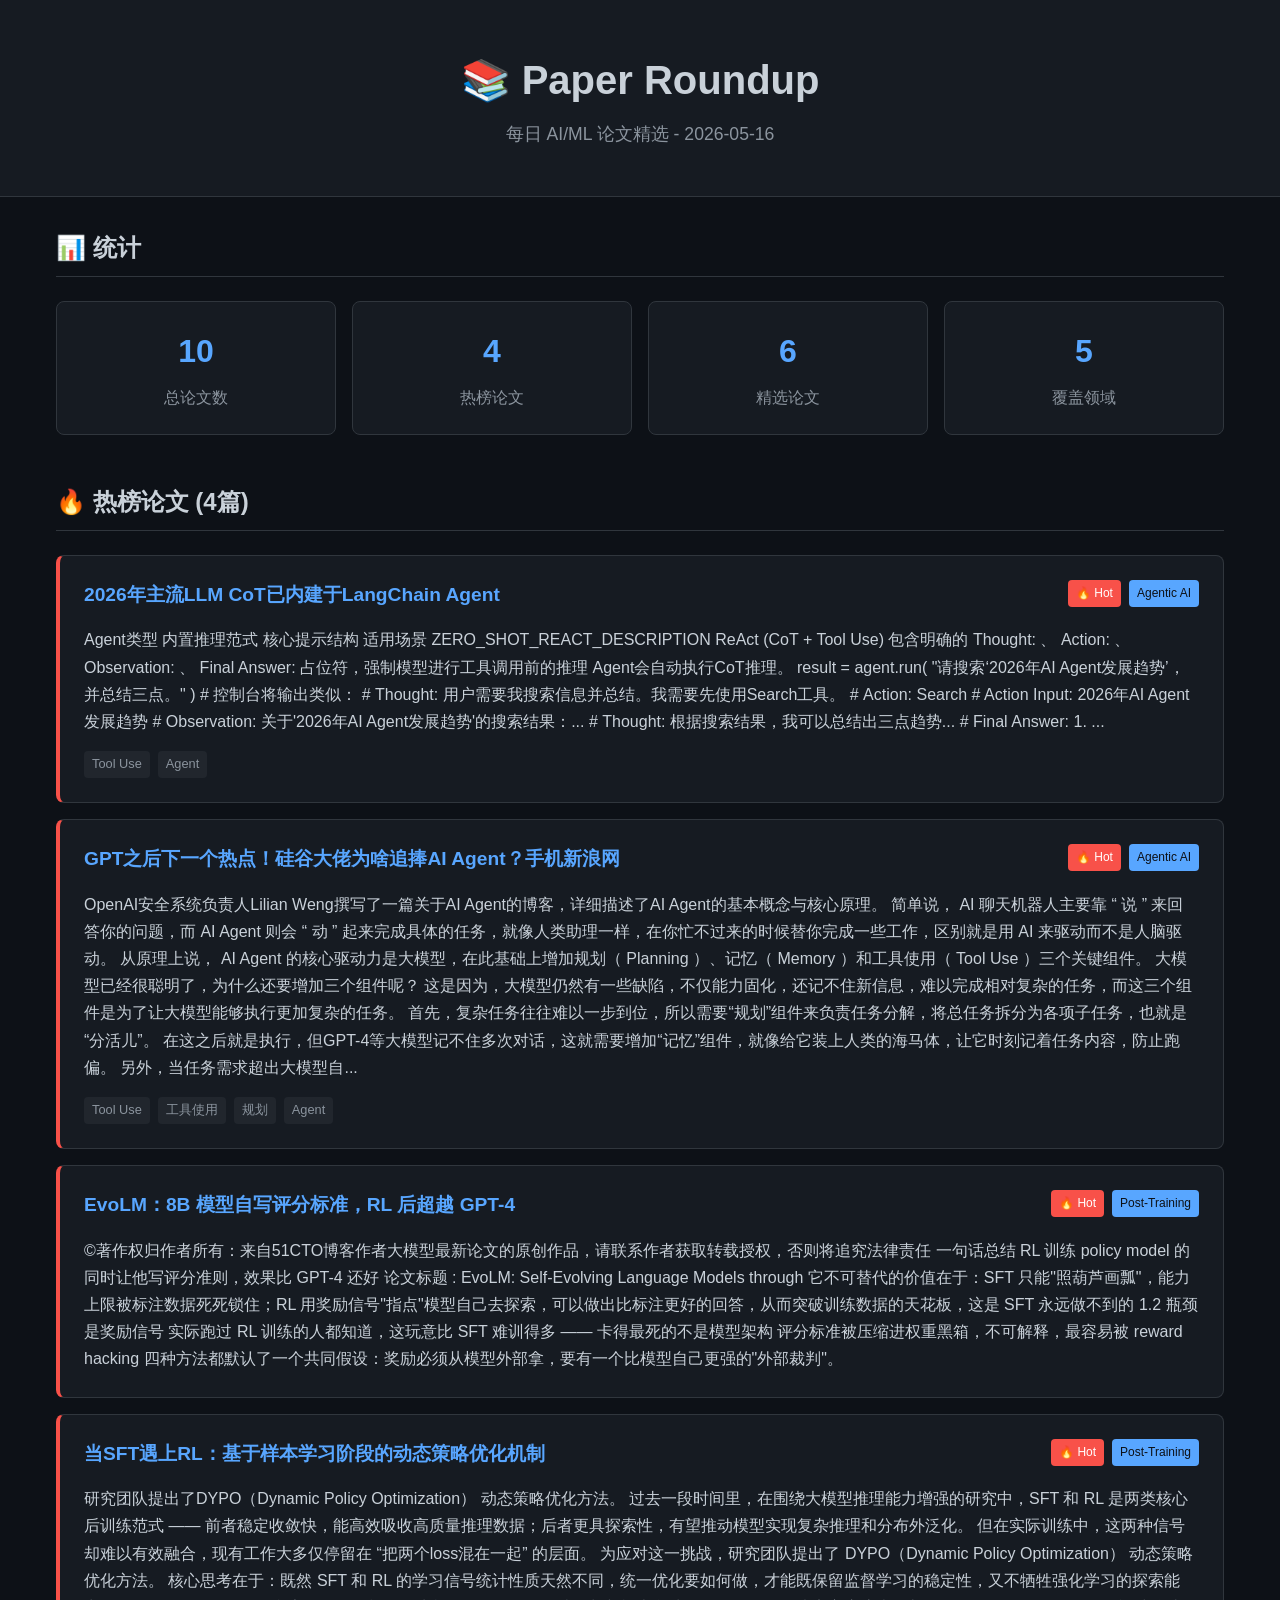
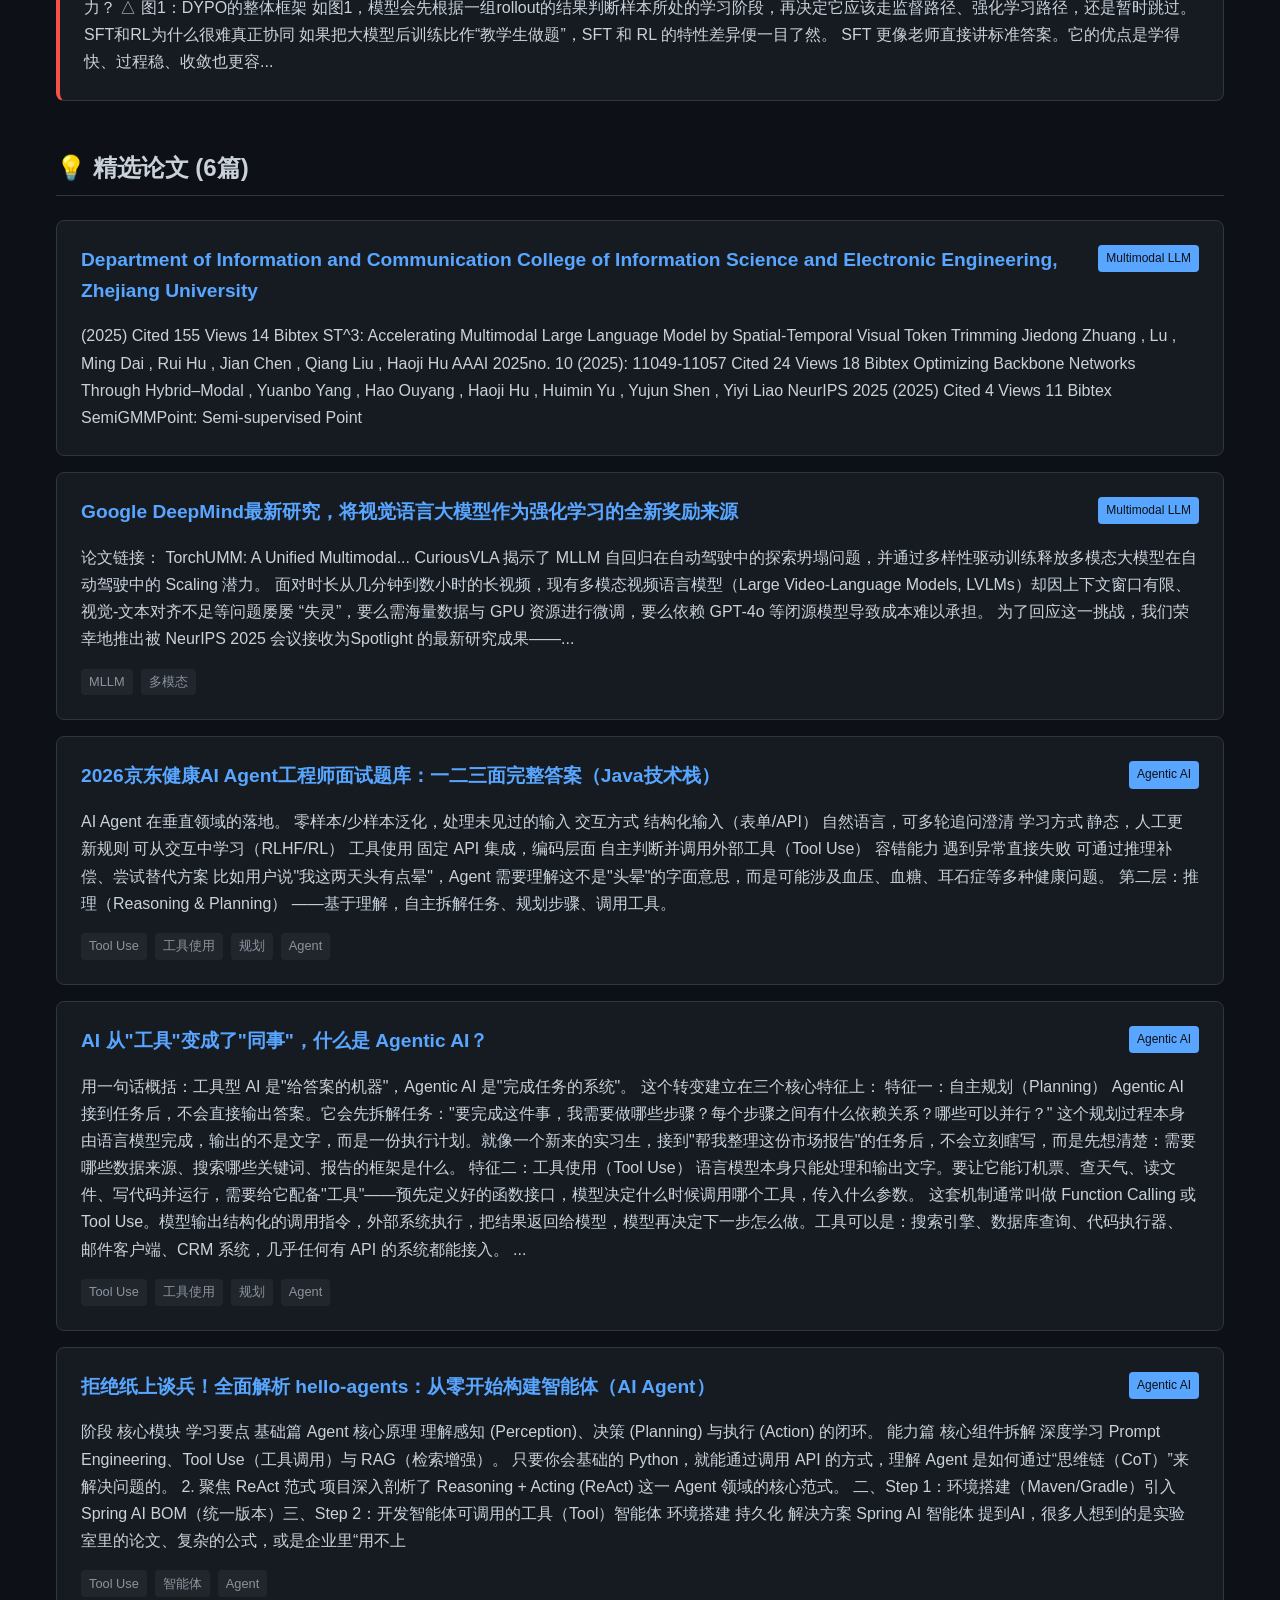
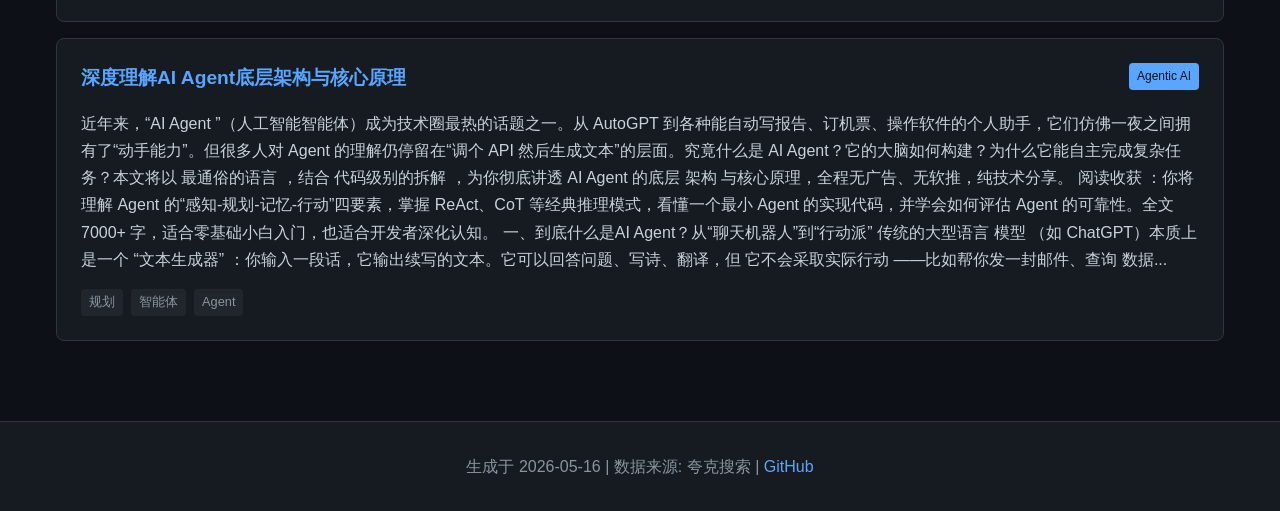
==== docs/2026-05-16.html @ baa2e578 "Daily update: 2026-05-16" ====
<!DOCTYPE html>
<html lang="zh-CN">
<head>
    <meta charset="UTF-8">
    <meta name="viewport" content="width=device-width, initial-scale=1.0">
    <title>Paper Roundup - 2026-05-16</title>
    <link rel="stylesheet" href="css/style.css">
</head>
<body>
    <header>
        <h1>📚 Paper Roundup</h1>
        <p>每日 AI/ML 论文精选 - 2026-05-16</p>
    </header>

    <main>
        <section class="stats">
            <h2>📊 统计</h2>
            <div class="stat-cards">
                <div class="stat-card">
                    <span class="stat-number">10</span>
                    <span class="stat-label">总论文数</span>
                </div>
                <div class="stat-card">
                    <span class="stat-number">4</span>
                    <span class="stat-label">热榜论文</span>
                </div>
                <div class="stat-card">
                    <span class="stat-number">6</span>
                    <span class="stat-label">精选论文</span>
                </div>
                <div class="stat-card">
                    <span class="stat-number">5</span>
                    <span class="stat-label">覆盖领域</span>
                </div>
            </div>
        </section>

        <section class="latest">
            <h2>🔥 热榜论文 (4篇)</h2>
            <div>
        <div class="paper-card hot">
            <div class="paper-header">
                <a href="https://blog.csdn.net/m0_75253087/article/details/161049756" target="_blank" class="paper-title">2026年主流LLM CoT已内建于LangChain Agent</a>
                <div class="paper-badges"><span class="badge hot">🔥 Hot</span><span class="badge category">Agentic AI</span></div>
            </div>
            <div class="paper-meta"></div>
            <div class="paper-summary">Agent类型
内置推理范式
核心提示结构
适用场景
ZERO_SHOT_REACT_DESCRIPTION ReAct (CoT + Tool Use) 包含明确的  Thought: 、 Action: 、 Observation: 、 Final Answer:  占位符，强制模型进行工具调用前的推理
Agent会自动执行CoT推理。
result = agent.run( &quot;请搜索‘2026年AI Agent发展趋势’，并总结三点。&quot; )
# 控制台将输出类似：
# Thought: 用户需要我搜索信息并总结。我需要先使用Search工具。
# Action: Search
# Action Input: 2026年AI Agent发展趋势
# Observation: 关于&#x27;2026年AI Agent发展趋势&#x27;的搜索结果：...
# Thought: 根据搜索结果，我可以总结出三点趋势...
# Final Answer: 1. ...</div>
            <div class="paper-keywords"><span class="keyword">Tool Use</span><span class="keyword">Agent</span></div>
        </div>
        
        <div class="paper-card hot">
            <div class="paper-header">
                <a href="https://news.sina.cn/j_uc.d.html?docid=mzituza4877318" target="_blank" class="paper-title">GPT之后下一个热点！硅谷大佬为啥追捧AI Agent？手机新浪网</a>
                <div class="paper-badges"><span class="badge hot">🔥 Hot</span><span class="badge category">Agentic AI</span></div>
            </div>
            <div class="paper-meta"></div>
            <div class="paper-summary">OpenAI安全系统负责人Lilian Weng撰写了一篇关于AI Agent的博客，详细描述了AI Agent的基本概念与核心原理。
简单说， AI 聊天机器人主要靠 “ 说 ” 来回答你的问题，而 AI Agent 则会 “ 动 ” 起来完成具体的任务，就像人类助理一样，在你忙不过来的时候替你完成一些工作，区别就是用 AI 来驱动而不是人脑驱动。
从原理上说， AI Agent 的核心驱动力是大模型，在此基础上增加规划（ Planning ）、记忆（ Memory ）和工具使用（ Tool Use ）三个关键组件。
大模型已经很聪明了，为什么还要增加三个组件呢？
这是因为，大模型仍然有一些缺陷，不仅能力固化，还记不住新信息，难以完成相对复杂的任务，而这三个组件是为了让大模型能够执行更加复杂的任务。
首先，复杂任务往往难以一步到位，所以需要“规划”组件来负责任务分解，将总任务拆分为各项子任务，也就是“分活儿”。
在这之后就是执行，但GPT-4等大模型记不住多次对话，这就需要增加“记忆”组件，就像给它装上人类的海马体，让它时刻记着任务内容，防止跑偏。
另外，当任务需求超出大模型自...</div>
            <div class="paper-keywords"><span class="keyword">Tool Use</span><span class="keyword">工具使用</span><span class="keyword">规划</span><span class="keyword">Agent</span></div>
        </div>
        
        <div class="paper-card hot">
            <div class="paper-header">
                <a href="https://blog.51cto.com/u_17703861/14597393" target="_blank" class="paper-title">EvoLM：8B 模型自写评分标准，RL 后超越 GPT-4</a>
                <div class="paper-badges"><span class="badge hot">🔥 Hot</span><span class="badge category">Post-Training</span></div>
            </div>
            <div class="paper-meta"></div>
            <div class="paper-summary">©著作权归作者所有：来自51CTO博客作者大模型最新论文的原创作品，请联系作者获取转载授权，否则将追究法律责任 
一句话总结
RL 训练 policy model 的同时让他写评分准则，效果比 GPT-4 还好
论文标题 : EvoLM: Self-Evolving Language Models through
它不可替代的价值在于：SFT 只能&quot;照葫芦画瓢&quot;，能力上限被标注数据死死锁住；RL 用奖励信号&quot;指点&quot;模型自己去探索，可以做出比标注更好的回答，从而突破训练数据的天花板，这是 SFT 永远做不到的
1.2 瓶颈是奖励信号
实际跑过 RL 训练的人都知道，这玩意比 SFT 难训得多 —— 卡得最死的不是模型架构
评分标准被压缩进权重黑箱，不可解释，最容易被 reward hacking
四种方法都默认了一个共同假设：奖励必须从模型外部拿，要有一个比模型自己更强的&quot;外部裁判&quot;。</div>
            
        </div>
        
        <div class="paper-card hot">
            <div class="paper-header">
                <a href="https://www.51cto.com/article/843317.html" target="_blank" class="paper-title">当SFT遇上RL：基于样本学习阶段的动态策略优化机制</a>
                <div class="paper-badges"><span class="badge hot">🔥 Hot</span><span class="badge category">Post-Training</span></div>
            </div>
            <div class="paper-meta"></div>
            <div class="paper-summary">研究团队提出了DYPO（Dynamic Policy Optimization） 动态策略优化方法。
过去一段时间里，在围绕大模型推理能力增强的研究中，SFT 和 RL 是两类核心后训练范式 —— 前者稳定收敛快，能高效吸收高质量推理数据；后者更具探索性，有望推动模型实现复杂推理和分布外泛化。
但在实际训练中，这两种信号却难以有效融合，现有工作大多仅停留在 “把两个loss混在一起” 的层面。
为应对这一挑战，研究团队提出了 DYPO（Dynamic Policy Optimization）  动态策略优化方法。
核心思考在于：既然 SFT 和 RL 的学习信号统计性质天然不同，统一优化要如何做，才能既保留监督学习的稳定性，又不牺牲强化学习的探索能力？
△ 图1：DYPO的整体框架
如图1，模型会先根据一组rollout的结果判断样本所处的学习阶段，再决定它应该走监督路径、强化学习路径，还是暂时跳过。
SFT和RL为什么很难真正协同
如果把大模型后训练比作“教学生做题”，SFT 和 RL 的特性差异便一目了然。
SFT 更像老师直接讲标准答案。它的优点是学得快、过程稳、收敛也更容...</div>
            
        </div>
        </div>
        </section>

        <section class="latest">
            <h2>💡 精选论文 (6篇)</h2>
            <div>
        <div class="paper-card ">
            <div class="paper-header">
                <a href="https://www.aminer.cn/profile/haoji-hu/63156dadcd729caec636383d" target="_blank" class="paper-title">Department of Information and Communication College of Information Science and Electronic Engineering, Zhejiang University</a>
                <div class="paper-badges"><span class="badge category">Multimodal LLM</span></div>
            </div>
            <div class="paper-meta"></div>
            <div class="paper-summary">(2025)
Cited 155 Views 14 Bibtex
ST^3: Accelerating Multimodal Large Language Model by Spatial-Temporal Visual Token Trimming
Jiedong Zhuang , Lu , Ming
Dai , Rui Hu , Jian Chen , Qiang Liu , Haoji Hu
AAAI 2025no. 10 (2025): 11049-11057
Cited 24 Views 18 Bibtex
Optimizing Backbone Networks Through Hybrid–Modal
, Yuanbo Yang , Hao Ouyang , Haoji Hu , Huimin Yu , Yujun Shen , Yiyi Liao
NeurIPS 2025 (2025)
Cited 4 Views 11 Bibtex
SemiGMMPoint: Semi-supervised Point</div>
            
        </div>
        
        <div class="paper-card ">
            <div class="paper-header">
                <a href="https://www.techbeat.net/article-info?id=5655" target="_blank" class="paper-title">Google DeepMind最新研究，将视觉语言大模型作为强化学习的全新奖励来源</a>
                <div class="paper-badges"><span class="badge category">Multimodal LLM</span></div>
            </div>
            <div class="paper-meta"></div>
            <div class="paper-summary">论文链接： TorchUMM: A Unified Multimodal...
CuriousVLA 揭示了 MLLM 自回归在自动驾驶中的探索坍塌问题，并通过多样性驱动训练释放多模态大模型在自动驾驶中的 Scaling 潜力。
面对时长从几分钟到数小时的长视频，现有多模态视频语言模型（Large Video-Language Models, LVLMs）却因上下文窗口有限、视觉-文本对齐不足等问题屡屡 “失灵”，要么需海量数据与 GPU 资源进行微调，要么依赖 GPT-4o 等闭源模型导致成本难以承担。
为了回应这一挑战，我们荣幸地推出被 NeurIPS 2025 会议接收为Spotlight 的最新研究成果——...</div>
            <div class="paper-keywords"><span class="keyword">MLLM</span><span class="keyword">多模态</span></div>
        </div>
        
        <div class="paper-card ">
            <div class="paper-header">
                <a href="https://m.blog.csdn.net/weixin_43726381/article/details/161098993" target="_blank" class="paper-title">2026京东健康AI Agent工程师面试题库：一二三面完整答案（Java技术栈）</a>
                <div class="paper-badges"><span class="badge category">Agentic AI</span></div>
            </div>
            <div class="paper-meta"></div>
            <div class="paper-summary">AI Agent 在垂直领域的落地。
零样本/少样本泛化，处理未见过的输入
交互方式 结构化输入（表单/API） 自然语言，可多轮追问澄清
学习方式 静态，人工更新规则 可从交互中学习（RLHF/RL）
工具使用 固定 API 集成，编码层面 自主判断并调用外部工具（Tool Use）
容错能力 遇到异常直接失败 可通过推理补偿、尝试替代方案
比如用户说&quot;我这两天头有点晕&quot;，Agent 需要理解这不是&quot;头晕&quot;的字面意思，而是可能涉及血压、血糖、耳石症等多种健康问题。
第二层：推理（Reasoning &amp; Planning） ——基于理解，自主拆解任务、规划步骤、调用工具。</div>
            <div class="paper-keywords"><span class="keyword">Tool Use</span><span class="keyword">工具使用</span><span class="keyword">规划</span><span class="keyword">Agent</span></div>
        </div>
        
        <div class="paper-card ">
            <div class="paper-header">
                <a href="https://m.toutiao.com/article/7639674857436758574/" target="_blank" class="paper-title">AI 从&quot;工具&quot;变成了&quot;同事&quot;，什么是 Agentic AI？</a>
                <div class="paper-badges"><span class="badge category">Agentic AI</span></div>
            </div>
            <div class="paper-meta"></div>
            <div class="paper-summary">用一句话概括：工具型 AI 是&quot;给答案的机器&quot;，Agentic AI 是&quot;完成任务的系统&quot;。
这个转变建立在三个核心特征上：
特征一：自主规划（Planning）
Agentic AI 接到任务后，不会直接输出答案。它会先拆解任务：&quot;要完成这件事，我需要做哪些步骤？每个步骤之间有什么依赖关系？哪些可以并行？&quot;
这个规划过程本身由语言模型完成，输出的不是文字，而是一份执行计划。就像一个新来的实习生，接到&quot;帮我整理这份市场报告&quot;的任务后，不会立刻瞎写，而是先想清楚：需要哪些数据来源、搜索哪些关键词、报告的框架是什么。
特征二：工具使用（Tool Use）
语言模型本身只能处理和输出文字。要让它能订机票、查天气、读文件、写代码并运行，需要给它配备&quot;工具&quot;——预先定义好的函数接口，模型决定什么时候调用哪个工具，传入什么参数。
这套机制通常叫做 Function Calling 或 Tool Use。模型输出结构化的调用指令，外部系统执行，把结果返回给模型，模型再决定下一步怎么做。工具可以是：搜索引擎、数据库查询、代码执行器、邮件客户端、CRM 系统，几乎任何有 API 的系统都能接入。
...</div>
            <div class="paper-keywords"><span class="keyword">Tool Use</span><span class="keyword">工具使用</span><span class="keyword">规划</span><span class="keyword">Agent</span></div>
        </div>
        
        <div class="paper-card ">
            <div class="paper-header">
                <a href="https://blog.51cto.com/u_16213577/14598657" target="_blank" class="paper-title">拒绝纸上谈兵！全面解析 hello-agents：从零开始构建智能体（AI Agent）</a>
                <div class="paper-badges"><span class="badge category">Agentic AI</span></div>
            </div>
            <div class="paper-meta"></div>
            <div class="paper-summary">阶段
核心模块
学习要点
基础篇
Agent 核心原理
理解感知 (Perception)、决策 (Planning) 与执行 (Action) 的闭环。
能力篇
核心组件拆解
深度学习 Prompt Engineering、Tool Use（工具调用）与 RAG（检索增强）。
只要你会基础的 Python，就能通过调用 API 的方式，理解 Agent 是如何通过“思维链（CoT）”来解决问题的。
2. 聚焦 ReAct 范式
项目深入剖析了  Reasoning + Acting (ReAct)  这一 Agent 领域的核心范式。
二、Step 1：环境搭建（Maven/Gradle）引入 Spring AI BOM（统一版本）三、Step 2：开发智能体可调用的工具（Tool）智能体
 环境搭建   持久化   解决方案   Spring AI   智能体 
 提到AI，很多人想到的是实验室里的论文、复杂的公式，或是企业里“用不上</div>
            <div class="paper-keywords"><span class="keyword">Tool Use</span><span class="keyword">智能体</span><span class="keyword">Agent</span></div>
        </div>
        
        <div class="paper-card ">
            <div class="paper-header">
                <a href="https://m.blog.csdn.net/2601_96023685/article/details/161075235" target="_blank" class="paper-title">深度理解AI Agent底层架构与核心原理</a>
                <div class="paper-badges"><span class="badge category">Agentic AI</span></div>
            </div>
            <div class="paper-meta"></div>
            <div class="paper-summary">近年来，“AI  Agent ”（人工智能智能体）成为技术圈最热的话题之一。从 AutoGPT 到各种能自动写报告、订机票、操作软件的个人助手，它们仿佛一夜之间拥有了“动手能力”。但很多人对 Agent 的理解仍停留在“调个 API 然后生成文本”的层面。究竟什么是 AI Agent？它的大脑如何构建？为什么它能自主完成复杂任务？本文将以 最通俗的语言 ，结合 代码级别的拆解 ，为你彻底讲透 AI Agent 的底层  架构  与核心原理，全程无广告、无软推，纯技术分享。
阅读收获 ：你将理解 Agent 的“感知-规划-记忆-行动”四要素，掌握 ReAct、CoT 等经典推理模式，看懂一个最小 Agent 的实现代码，并学会如何评估 Agent 的可靠性。全文 7000+ 字，适合零基础小白入门，也适合开发者深化认知。
一、到底什么是AI Agent？从“聊天机器人”到“行动派”
传统的大型语言  模型  （如 ChatGPT）本质上是一个 “文本生成器” ：你输入一段话，它输出续写的文本。它可以回答问题、写诗、翻译，但 它不会采取实际行动 ——比如帮你发一封邮件、查询  数据...</div>
            <div class="paper-keywords"><span class="keyword">规划</span><span class="keyword">智能体</span><span class="keyword">Agent</span></div>
        </div>
        </div>
        </section>
    </main>

    <footer>
        <p>生成于 2026-05-16 | 数据来源: 夸克搜索 | <a href="https://github.com/zooblastlbz/paper-roundup">GitHub</a></p>
    </footer>
</body>
</html>
---- docs/css/style.css ----
:root {
    --bg-primary: #0d1117;
    --bg-secondary: #161b22;
    --bg-tertiary: #21262d;
    --text-primary: #c9d1d9;
    --text-secondary: #8b949e;
    --accent: #58a6ff;
    --accent-hot: #f85149;
    --border: #30363d;
    --radius: 8px;
}

* {
    margin: 0;
    padding: 0;
    box-sizing: border-box;
}

body {
    font-family: -apple-system, BlinkMacSystemFont, 'Segoe UI', 'Noto Sans', Helvetica, Arial, sans-serif;
    background: var(--bg-primary);
    color: var(--text-primary);
    line-height: 1.6;
    min-height: 100vh;
}

header {
    background: var(--bg-secondary);
    padding: 3rem 1rem;
    text-align: center;
    border-bottom: 1px solid var(--border);
}

header h1 {
    font-size: 2.5rem;
    margin-bottom: 0.5rem;
}

header p {
    color: var(--text-secondary);
    font-size: 1.1rem;
}

main {
    max-width: 1200px;
    margin: 0 auto;
    padding: 2rem 1rem;
}

section {
    margin-bottom: 3rem;
}

section h2 {
    font-size: 1.5rem;
    margin-bottom: 1.5rem;
    padding-bottom: 0.5rem;
    border-bottom: 1px solid var(--border);
}

/* Stats */
.stat-cards {
    display: grid;
    grid-template-columns: repeat(auto-fit, minmax(150px, 1fr));
    gap: 1rem;
}

.stat-card {
    background: var(--bg-secondary);
    border: 1px solid var(--border);
    border-radius: var(--radius);
    padding: 1.5rem;
    text-align: center;
}

.stat-number {
    display: block;
    font-size: 2rem;
    font-weight: bold;
    color: var(--accent);
}

.stat-label {
    display: block;
    color: var(--text-secondary);
    margin-top: 0.5rem;
}

/* Paper Cards */
.paper-card {
    background: var(--bg-secondary);
    border: 1px solid var(--border);
    border-radius: var(--radius);
    padding: 1.5rem;
    margin-bottom: 1rem;
    transition: transform 0.2s, border-color 0.2s;
}

.paper-card:hover {
    transform: translateY(-2px);
    border-color: var(--accent);
}

.paper-card.hot {
    border-left: 4px solid var(--accent-hot);
}

.paper-header {
    display: flex;
    justify-content: space-between;
    align-items: flex-start;
    margin-bottom: 1rem;
}

.paper-title {
    font-size: 1.2rem;
    font-weight: 600;
    color: var(--accent);
    text-decoration: none;
    flex: 1;
}

.paper-title:hover {
    text-decoration: underline;
}

.paper-badges {
    display: flex;
    gap: 0.5rem;
    flex-wrap: wrap;
}

.badge {
    background: var(--bg-tertiary);
    color: var(--text-secondary);
    padding: 0.25rem 0.5rem;
    border-radius: 4px;
    font-size: 0.75rem;
}

.badge.hot {
    background: var(--accent-hot);
    color: white;
}

.badge.category {
    background: var(--accent);
    color: var(--bg-primary);
}

.paper-meta {
    color: var(--text-secondary);
    font-size: 0.9rem;
    margin-bottom: 0.75rem;
}

.paper-summary {
    color: var(--text-primary);
    line-height: 1.7;
}

.paper-keywords {
    margin-top: 1rem;
    display: flex;
    flex-wrap: wrap;
    gap: 0.5rem;
}

.keyword {
    background: var(--bg-tertiary);
    color: var(--text-secondary);
    padding: 0.2rem 0.5rem;
    border-radius: 4px;
    font-size: 0.8rem;
}

/* Archive List */
.archive-item {
    background: var(--bg-secondary);
    border: 1px solid var(--border);
    border-radius: var(--radius);
    padding: 1rem 1.5rem;
    margin-bottom: 0.75rem;
    display: flex;
    justify-content: space-between;
    align-items: center;
}

.archive-item:hover {
    border-color: var(--accent);
}

.archive-date {
    font-weight: 600;
    color: var(--accent);
}

.archive-count {
    color: var(--text-secondary);
    font-size: 0.9rem;
}

/* Loading */
.loading {
    text-align: center;
    padding: 3rem;
    color: var(--text-secondary);
}

/* Footer */
footer {
    background: var(--bg-secondary);
    border-top: 1px solid var(--border);
    padding: 2rem;
    text-align: center;
    color: var(--text-secondary);
}

footer a {
    color: var(--accent);
    text-decoration: none;
}

footer a:hover {
    text-decoration: underline;
}

/* Responsive */
@media (max-width: 768px) {
    header h1 {
        font-size: 1.8rem;
    }
    
    .paper-header {
        flex-direction: column;
    }
    
    .paper-badges {
        margin-top: 0.5rem;
    }
}
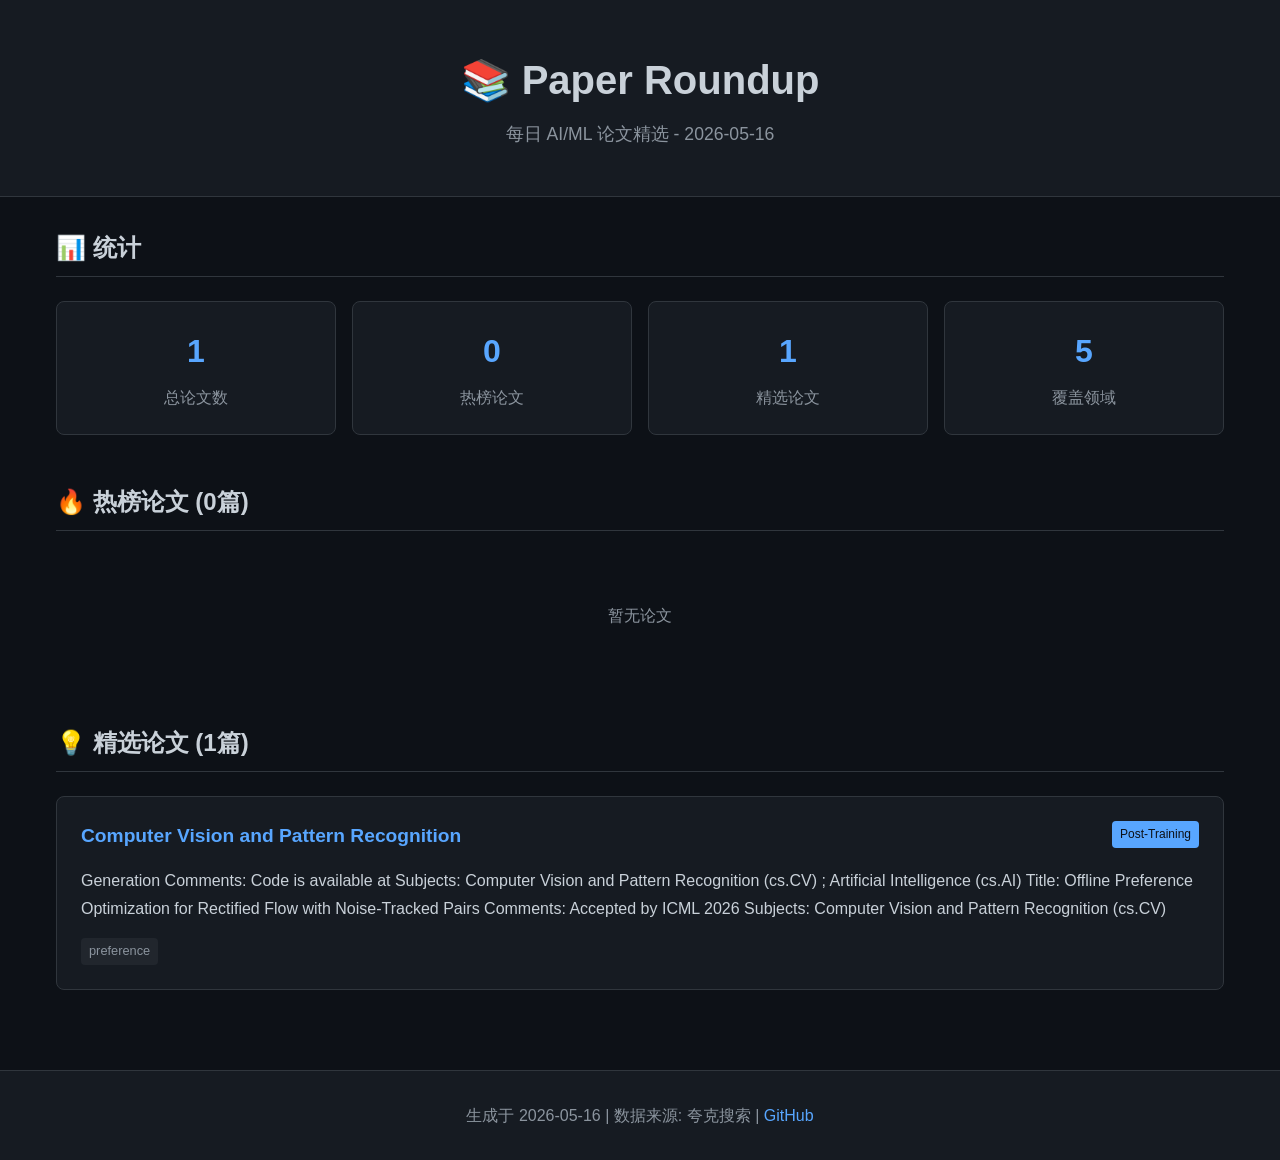
==== commit f3de73d3: "Daily update: 2026-05-16" ====
--- a/docs/2026-05-16.html
+++ b/docs/2026-05-16.html
@@ -17,15 +17,15 @@
             <h2>📊 统计</h2>
             <div class="stat-cards">
                 <div class="stat-card">
-                    <span class="stat-number">10</span>
+                    <span class="stat-number">1</span>
                     <span class="stat-label">总论文数</span>
                 </div>
                 <div class="stat-card">
-                    <span class="stat-number">4</span>
+                    <span class="stat-number">0</span>
                     <span class="stat-label">热榜论文</span>
                 </div>
                 <div class="stat-card">
-                    <span class="stat-number">6</span>
+                    <span class="stat-number">1</span>
                     <span class="stat-label">精选论文</span>
                 </div>
                 <div class="stat-card">
@@ -36,194 +36,27 @@
         </section>
 
         <section class="latest">
-            <h2>🔥 热榜论文 (4篇)</h2>
-            <div>
-        <div class="paper-card hot">
-            <div class="paper-header">
-                <a href="https://blog.csdn.net/m0_75253087/article/details/161049756" target="_blank" class="paper-title">2026年主流LLM CoT已内建于LangChain Agent</a>
-                <div class="paper-badges"><span class="badge hot">🔥 Hot</span><span class="badge category">Agentic AI</span></div>
-            </div>
-            <div class="paper-meta"></div>
-            <div class="paper-summary">Agent类型
-内置推理范式
-核心提示结构
-适用场景
-ZERO_SHOT_REACT_DESCRIPTION ReAct (CoT + Tool Use) 包含明确的  Thought: 、 Action: 、 Observation: 、 Final Answer:  占位符，强制模型进行工具调用前的推理
-Agent会自动执行CoT推理。
-result = agent.run( &quot;请搜索‘2026年AI Agent发展趋势’，并总结三点。&quot; )
-# 控制台将输出类似：
-# Thought: 用户需要我搜索信息并总结。我需要先使用Search工具。
-# Action: Search
-# Action Input: 2026年AI Agent发展趋势
-# Observation: 关于&#x27;2026年AI Agent发展趋势&#x27;的搜索结果：...
-# Thought: 根据搜索结果，我可以总结出三点趋势...
-# Final Answer: 1. ...</div>
-            <div class="paper-keywords"><span class="keyword">Tool Use</span><span class="keyword">Agent</span></div>
-        </div>
-        
-        <div class="paper-card hot">
-            <div class="paper-header">
-                <a href="https://news.sina.cn/j_uc.d.html?docid=mzituza4877318" target="_blank" class="paper-title">GPT之后下一个热点！硅谷大佬为啥追捧AI Agent？手机新浪网</a>
-                <div class="paper-badges"><span class="badge hot">🔥 Hot</span><span class="badge category">Agentic AI</span></div>
-            </div>
-            <div class="paper-meta"></div>
-            <div class="paper-summary">OpenAI安全系统负责人Lilian Weng撰写了一篇关于AI Agent的博客，详细描述了AI Agent的基本概念与核心原理。
-简单说， AI 聊天机器人主要靠 “ 说 ” 来回答你的问题，而 AI Agent 则会 “ 动 ” 起来完成具体的任务，就像人类助理一样，在你忙不过来的时候替你完成一些工作，区别就是用 AI 来驱动而不是人脑驱动。
-从原理上说， AI Agent 的核心驱动力是大模型，在此基础上增加规划（ Planning ）、记忆（ Memory ）和工具使用（ Tool Use ）三个关键组件。
-大模型已经很聪明了，为什么还要增加三个组件呢？
-这是因为，大模型仍然有一些缺陷，不仅能力固化，还记不住新信息，难以完成相对复杂的任务，而这三个组件是为了让大模型能够执行更加复杂的任务。
-首先，复杂任务往往难以一步到位，所以需要“规划”组件来负责任务分解，将总任务拆分为各项子任务，也就是“分活儿”。
-在这之后就是执行，但GPT-4等大模型记不住多次对话，这就需要增加“记忆”组件，就像给它装上人类的海马体，让它时刻记着任务内容，防止跑偏。
-另外，当任务需求超出大模型自...</div>
-            <div class="paper-keywords"><span class="keyword">Tool Use</span><span class="keyword">工具使用</span><span class="keyword">规划</span><span class="keyword">Agent</span></div>
-        </div>
-        
-        <div class="paper-card hot">
-            <div class="paper-header">
-                <a href="https://blog.51cto.com/u_17703861/14597393" target="_blank" class="paper-title">EvoLM：8B 模型自写评分标准，RL 后超越 GPT-4</a>
-                <div class="paper-badges"><span class="badge hot">🔥 Hot</span><span class="badge category">Post-Training</span></div>
-            </div>
-            <div class="paper-meta"></div>
-            <div class="paper-summary">©著作权归作者所有：来自51CTO博客作者大模型最新论文的原创作品，请联系作者获取转载授权，否则将追究法律责任 
-一句话总结
-RL 训练 policy model 的同时让他写评分准则，效果比 GPT-4 还好
-论文标题 : EvoLM: Self-Evolving Language Models through
-它不可替代的价值在于：SFT 只能&quot;照葫芦画瓢&quot;，能力上限被标注数据死死锁住；RL 用奖励信号&quot;指点&quot;模型自己去探索，可以做出比标注更好的回答，从而突破训练数据的天花板，这是 SFT 永远做不到的
-1.2 瓶颈是奖励信号
-实际跑过 RL 训练的人都知道，这玩意比 SFT 难训得多 —— 卡得最死的不是模型架构
-评分标准被压缩进权重黑箱，不可解释，最容易被 reward hacking
-四种方法都默认了一个共同假设：奖励必须从模型外部拿，要有一个比模型自己更强的&quot;外部裁判&quot;。</div>
-            
-        </div>
-        
-        <div class="paper-card hot">
-            <div class="paper-header">
-                <a href="https://www.51cto.com/article/843317.html" target="_blank" class="paper-title">当SFT遇上RL：基于样本学习阶段的动态策略优化机制</a>
-                <div class="paper-badges"><span class="badge hot">🔥 Hot</span><span class="badge category">Post-Training</span></div>
-            </div>
-            <div class="paper-meta"></div>
-            <div class="paper-summary">研究团队提出了DYPO（Dynamic Policy Optimization） 动态策略优化方法。
-过去一段时间里，在围绕大模型推理能力增强的研究中，SFT 和 RL 是两类核心后训练范式 —— 前者稳定收敛快，能高效吸收高质量推理数据；后者更具探索性，有望推动模型实现复杂推理和分布外泛化。
-但在实际训练中，这两种信号却难以有效融合，现有工作大多仅停留在 “把两个loss混在一起” 的层面。
-为应对这一挑战，研究团队提出了 DYPO（Dynamic Policy Optimization）  动态策略优化方法。
-核心思考在于：既然 SFT 和 RL 的学习信号统计性质天然不同，统一优化要如何做，才能既保留监督学习的稳定性，又不牺牲强化学习的探索能力？
-△ 图1：DYPO的整体框架
-如图1，模型会先根据一组rollout的结果判断样本所处的学习阶段，再决定它应该走监督路径、强化学习路径，还是暂时跳过。
-SFT和RL为什么很难真正协同
-如果把大模型后训练比作“教学生做题”，SFT 和 RL 的特性差异便一目了然。
-SFT 更像老师直接讲标准答案。它的优点是学得快、过程稳、收敛也更容...</div>
-            
-        </div>
-        </div>
+            <h2>🔥 热榜论文 (0篇)</h2>
+            <div><p class="loading">暂无论文</p></div>
         </section>
 
         <section class="latest">
-            <h2>💡 精选论文 (6篇)</h2>
+            <h2>💡 精选论文 (1篇)</h2>
             <div>
         <div class="paper-card ">
             <div class="paper-header">
-                <a href="https://www.aminer.cn/profile/haoji-hu/63156dadcd729caec636383d" target="_blank" class="paper-title">Department of Information and Communication College of Information Science and Electronic Engineering, Zhejiang University</a>
-                <div class="paper-badges"><span class="badge category">Multimodal LLM</span></div>
+                <a href="https://arxiv.org/list/cs.CV/recent?show=2000&amp;skip=167" target="_blank" class="paper-title">Computer Vision and Pattern Recognition</a>
+                <div class="paper-badges"><span class="badge category">Post-Training</span></div>
             </div>
             <div class="paper-meta"></div>
-            <div class="paper-summary">(2025)
-Cited 155 Views 14 Bibtex
-ST^3: Accelerating Multimodal Large Language Model by Spatial-Temporal Visual Token Trimming
-Jiedong Zhuang , Lu , Ming
-Dai , Rui Hu , Jian Chen , Qiang Liu , Haoji Hu
-AAAI 2025no. 10 (2025): 11049-11057
-Cited 24 Views 18 Bibtex
-Optimizing Backbone Networks Through Hybrid–Modal
-, Yuanbo Yang , Hao Ouyang , Haoji Hu , Huimin Yu , Yujun Shen , Yiyi Liao
-NeurIPS 2025 (2025)
-Cited 4 Views 11 Bibtex
-SemiGMMPoint: Semi-supervised Point</div>
-            
-        </div>
-        
-        <div class="paper-card ">
-            <div class="paper-header">
-                <a href="https://www.techbeat.net/article-info?id=5655" target="_blank" class="paper-title">Google DeepMind最新研究，将视觉语言大模型作为强化学习的全新奖励来源</a>
-                <div class="paper-badges"><span class="badge category">Multimodal LLM</span></div>
-            </div>
-            <div class="paper-meta"></div>
-            <div class="paper-summary">论文链接： TorchUMM: A Unified Multimodal...
-CuriousVLA 揭示了 MLLM 自回归在自动驾驶中的探索坍塌问题，并通过多样性驱动训练释放多模态大模型在自动驾驶中的 Scaling 潜力。
-面对时长从几分钟到数小时的长视频，现有多模态视频语言模型（Large Video-Language Models, LVLMs）却因上下文窗口有限、视觉-文本对齐不足等问题屡屡 “失灵”，要么需海量数据与 GPU 资源进行微调，要么依赖 GPT-4o 等闭源模型导致成本难以承担。
-为了回应这一挑战，我们荣幸地推出被 NeurIPS 2025 会议接收为Spotlight 的最新研究成果——...</div>
-            <div class="paper-keywords"><span class="keyword">MLLM</span><span class="keyword">多模态</span></div>
-        </div>
-        
-        <div class="paper-card ">
-            <div class="paper-header">
-                <a href="https://m.blog.csdn.net/weixin_43726381/article/details/161098993" target="_blank" class="paper-title">2026京东健康AI Agent工程师面试题库：一二三面完整答案（Java技术栈）</a>
-                <div class="paper-badges"><span class="badge category">Agentic AI</span></div>
-            </div>
-            <div class="paper-meta"></div>
-            <div class="paper-summary">AI Agent 在垂直领域的落地。
-零样本/少样本泛化，处理未见过的输入
-交互方式 结构化输入（表单/API） 自然语言，可多轮追问澄清
-学习方式 静态，人工更新规则 可从交互中学习（RLHF/RL）
-工具使用 固定 API 集成，编码层面 自主判断并调用外部工具（Tool Use）
-容错能力 遇到异常直接失败 可通过推理补偿、尝试替代方案
-比如用户说&quot;我这两天头有点晕&quot;，Agent 需要理解这不是&quot;头晕&quot;的字面意思，而是可能涉及血压、血糖、耳石症等多种健康问题。
-第二层：推理（Reasoning &amp; Planning） ——基于理解，自主拆解任务、规划步骤、调用工具。</div>
-            <div class="paper-keywords"><span class="keyword">Tool Use</span><span class="keyword">工具使用</span><span class="keyword">规划</span><span class="keyword">Agent</span></div>
-        </div>
-        
-        <div class="paper-card ">
-            <div class="paper-header">
-                <a href="https://m.toutiao.com/article/7639674857436758574/" target="_blank" class="paper-title">AI 从&quot;工具&quot;变成了&quot;同事&quot;，什么是 Agentic AI？</a>
-                <div class="paper-badges"><span class="badge category">Agentic AI</span></div>
-            </div>
-            <div class="paper-meta"></div>
-            <div class="paper-summary">用一句话概括：工具型 AI 是&quot;给答案的机器&quot;，Agentic AI 是&quot;完成任务的系统&quot;。
-这个转变建立在三个核心特征上：
-特征一：自主规划（Planning）
-Agentic AI 接到任务后，不会直接输出答案。它会先拆解任务：&quot;要完成这件事，我需要做哪些步骤？每个步骤之间有什么依赖关系？哪些可以并行？&quot;
-这个规划过程本身由语言模型完成，输出的不是文字，而是一份执行计划。就像一个新来的实习生，接到&quot;帮我整理这份市场报告&quot;的任务后，不会立刻瞎写，而是先想清楚：需要哪些数据来源、搜索哪些关键词、报告的框架是什么。
-特征二：工具使用（Tool Use）
-语言模型本身只能处理和输出文字。要让它能订机票、查天气、读文件、写代码并运行，需要给它配备&quot;工具&quot;——预先定义好的函数接口，模型决定什么时候调用哪个工具，传入什么参数。
-这套机制通常叫做 Function Calling 或 Tool Use。模型输出结构化的调用指令，外部系统执行，把结果返回给模型，模型再决定下一步怎么做。工具可以是：搜索引擎、数据库查询、代码执行器、邮件客户端、CRM 系统，几乎任何有 API 的系统都能接入。
-...</div>
-            <div class="paper-keywords"><span class="keyword">Tool Use</span><span class="keyword">工具使用</span><span class="keyword">规划</span><span class="keyword">Agent</span></div>
-        </div>
-        
-        <div class="paper-card ">
-            <div class="paper-header">
-                <a href="https://blog.51cto.com/u_16213577/14598657" target="_blank" class="paper-title">拒绝纸上谈兵！全面解析 hello-agents：从零开始构建智能体（AI Agent）</a>
-                <div class="paper-badges"><span class="badge category">Agentic AI</span></div>
-            </div>
-            <div class="paper-meta"></div>
-            <div class="paper-summary">阶段
-核心模块
-学习要点
-基础篇
-Agent 核心原理
-理解感知 (Perception)、决策 (Planning) 与执行 (Action) 的闭环。
-能力篇
-核心组件拆解
-深度学习 Prompt Engineering、Tool Use（工具调用）与 RAG（检索增强）。
-只要你会基础的 Python，就能通过调用 API 的方式，理解 Agent 是如何通过“思维链（CoT）”来解决问题的。
-2. 聚焦 ReAct 范式
-项目深入剖析了  Reasoning + Acting (ReAct)  这一 Agent 领域的核心范式。
-二、Step 1：环境搭建（Maven/Gradle）引入 Spring AI BOM（统一版本）三、Step 2：开发智能体可调用的工具（Tool）智能体
- 环境搭建   持久化   解决方案   Spring AI   智能体 
- 提到AI，很多人想到的是实验室里的论文、复杂的公式，或是企业里“用不上</div>
-            <div class="paper-keywords"><span class="keyword">Tool Use</span><span class="keyword">智能体</span><span class="keyword">Agent</span></div>
-        </div>
-        
-        <div class="paper-card ">
-            <div class="paper-header">
-                <a href="https://m.blog.csdn.net/2601_96023685/article/details/161075235" target="_blank" class="paper-title">深度理解AI Agent底层架构与核心原理</a>
-                <div class="paper-badges"><span class="badge category">Agentic AI</span></div>
-            </div>
-            <div class="paper-meta"></div>
-            <div class="paper-summary">近年来，“AI  Agent ”（人工智能智能体）成为技术圈最热的话题之一。从 AutoGPT 到各种能自动写报告、订机票、操作软件的个人助手，它们仿佛一夜之间拥有了“动手能力”。但很多人对 Agent 的理解仍停留在“调个 API 然后生成文本”的层面。究竟什么是 AI Agent？它的大脑如何构建？为什么它能自主完成复杂任务？本文将以 最通俗的语言 ，结合 代码级别的拆解 ，为你彻底讲透 AI Agent 的底层  架构  与核心原理，全程无广告、无软推，纯技术分享。
-阅读收获 ：你将理解 Agent 的“感知-规划-记忆-行动”四要素，掌握 ReAct、CoT 等经典推理模式，看懂一个最小 Agent 的实现代码，并学会如何评估 Agent 的可靠性。全文 7000+ 字，适合零基础小白入门，也适合开发者深化认知。
-一、到底什么是AI Agent？从“聊天机器人”到“行动派”
-传统的大型语言  模型  （如 ChatGPT）本质上是一个 “文本生成器” ：你输入一段话，它输出续写的文本。它可以回答问题、写诗、翻译，但 它不会采取实际行动 ——比如帮你发一封邮件、查询  数据...</div>
-            <div class="paper-keywords"><span class="keyword">规划</span><span class="keyword">智能体</span><span class="keyword">Agent</span></div>
+            <div class="paper-summary">Generation 
+Comments:  Code is available at  
+Subjects: Computer Vision and Pattern Recognition (cs.CV) ; Artificial Intelligence (cs.AI) 
+Title:  Offline Preference
+Optimization for Rectified Flow with Noise-Tracked Pairs 
+Comments:  Accepted by ICML 2026 
+Subjects: Computer Vision and Pattern Recognition (cs.CV)</div>
+            <div class="paper-keywords"><span class="keyword">preference</span></div>
         </div>
         </div>
         </section>
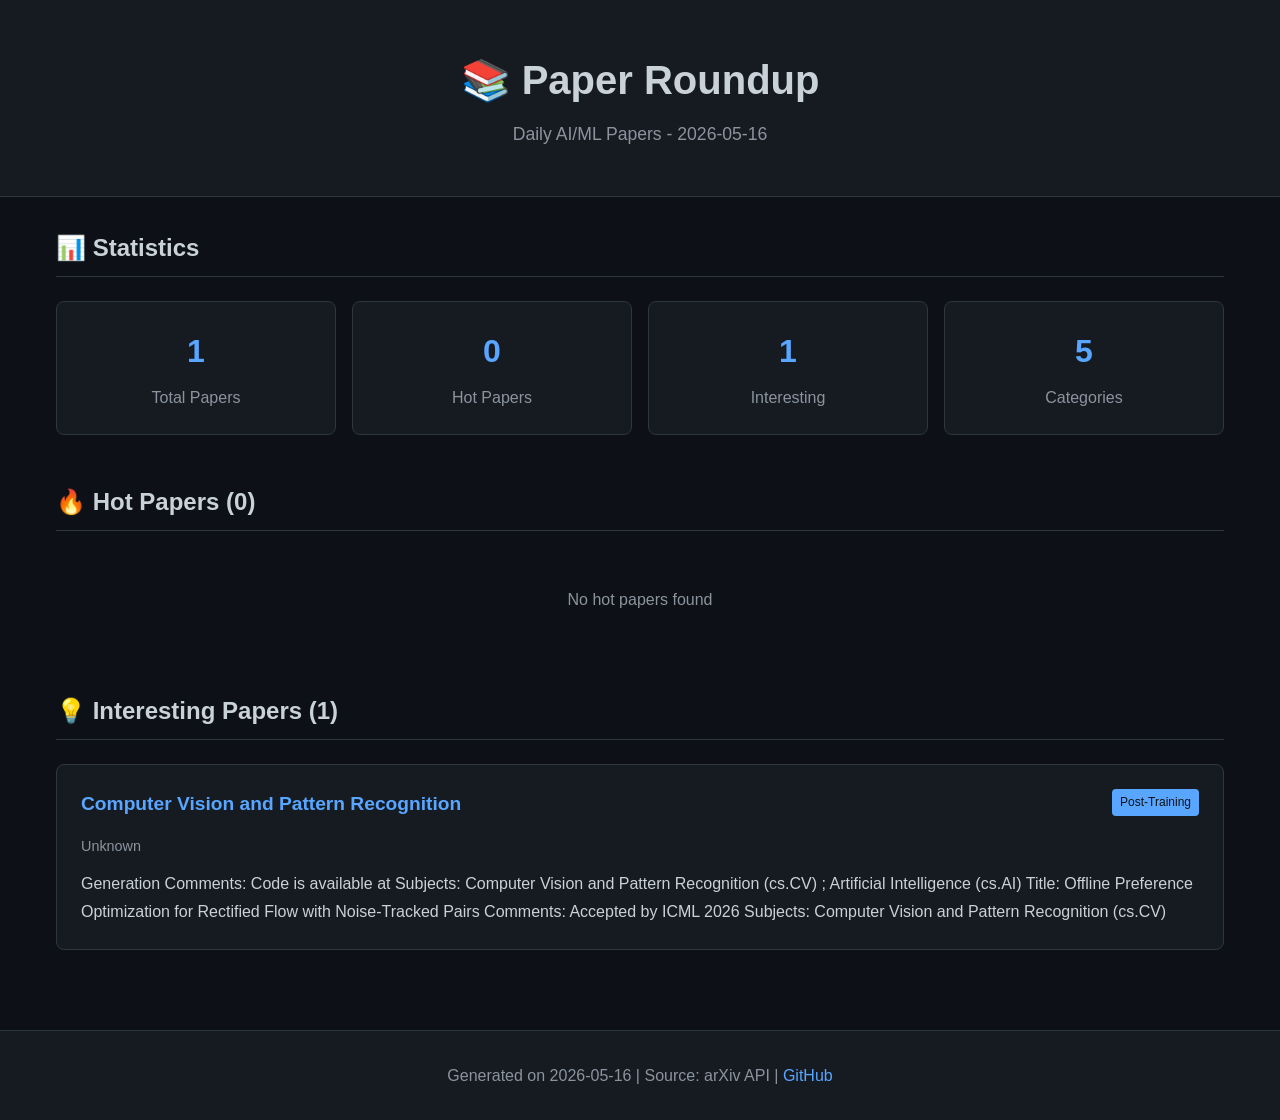
==== commit 1ad26746: "Daily update: 2026-05-16" ====
--- a/docs/2026-05-16.html
+++ b/docs/2026-05-16.html
@@ -1,54 +1,179 @@
 <!DOCTYPE html>
-<html lang="zh-CN">
+<html lang="en">
 <head>
     <meta charset="UTF-8">
     <meta name="viewport" content="width=device-width, initial-scale=1.0">
     <title>Paper Roundup - 2026-05-16</title>
-    <link rel="stylesheet" href="css/style.css">
+    <style>
+:root {
+    --bg-primary: #0d1117;
+    --bg-secondary: #161b22;
+    --bg-tertiary: #21262d;
+    --text-primary: #c9d1d9;
+    --text-secondary: #8b949e;
+    --accent: #58a6ff;
+    --accent-hot: #f85149;
+    --border: #30363d;
+    --radius: 8px;
+}
+* { margin: 0; padding: 0; box-sizing: border-box; }
+body {
+    font-family: -apple-system, BlinkMacSystemFont, 'Segoe UI', 'Noto Sans', Helvetica, Arial, sans-serif;
+    background: var(--bg-primary);
+    color: var(--text-primary);
+    line-height: 1.6;
+    min-height: 100vh;
+}
+header {
+    background: var(--bg-secondary);
+    padding: 3rem 1rem;
+    text-align: center;
+    border-bottom: 1px solid var(--border);
+}
+header h1 { font-size: 2.5rem; margin-bottom: 0.5rem; }
+header p { color: var(--text-secondary); font-size: 1.1rem; }
+main { max-width: 1200px; margin: 0 auto; padding: 2rem 1rem; }
+section { margin-bottom: 3rem; }
+section h2 {
+    font-size: 1.5rem;
+    margin-bottom: 1.5rem;
+    padding-bottom: 0.5rem;
+    border-bottom: 1px solid var(--border);
+}
+.stat-cards {
+    display: grid;
+    grid-template-columns: repeat(auto-fit, minmax(150px, 1fr));
+    gap: 1rem;
+}
+.stat-card {
+    background: var(--bg-secondary);
+    border: 1px solid var(--border);
+    border-radius: var(--radius);
+    padding: 1.5rem;
+    text-align: center;
+}
+.stat-number { display: block; font-size: 2rem; font-weight: bold; color: var(--accent); }
+.stat-label { display: block; color: var(--text-secondary); margin-top: 0.5rem; }
+.paper-card {
+    background: var(--bg-secondary);
+    border: 1px solid var(--border);
+    border-radius: var(--radius);
+    padding: 1.5rem;
+    margin-bottom: 1rem;
+    transition: transform 0.2s, border-color 0.2s;
+}
+.paper-card:hover { transform: translateY(-2px); border-color: var(--accent); }
+.paper-card.hot { border-left: 4px solid var(--accent-hot); }
+.paper-header {
+    display: flex;
+    justify-content: space-between;
+    align-items: flex-start;
+    margin-bottom: 1rem;
+    gap: 1rem;
+}
+.paper-title {
+    font-size: 1.2rem;
+    font-weight: 600;
+    color: var(--accent);
+    text-decoration: none;
+    flex: 1;
+}
+.paper-title:hover { text-decoration: underline; }
+.paper-badges { display: flex; gap: 0.5rem; flex-wrap: wrap; }
+.badge {
+    background: var(--bg-tertiary);
+    color: var(--text-secondary);
+    padding: 0.25rem 0.5rem;
+    border-radius: 4px;
+    font-size: 0.75rem;
+}
+.badge.hot { background: var(--accent-hot); color: white; }
+.badge.category { background: var(--accent); color: var(--bg-primary); }
+.paper-meta {
+    color: var(--text-secondary);
+    font-size: 0.9rem;
+    margin-bottom: 0.75rem;
+}
+.paper-summary {
+    color: var(--text-primary);
+    line-height: 1.7;
+}
+.paper-keywords {
+    margin-top: 1rem;
+    display: flex;
+    flex-wrap: wrap;
+    gap: 0.5rem;
+}
+.keyword {
+    background: var(--bg-tertiary);
+    color: var(--text-secondary);
+    padding: 0.2rem 0.5rem;
+    border-radius: 4px;
+    font-size: 0.8rem;
+}
+footer {
+    background: var(--bg-secondary);
+    border-top: 1px solid var(--border);
+    padding: 2rem;
+    text-align: center;
+    color: var(--text-secondary);
+}
+footer a { color: var(--accent); text-decoration: none; }
+footer a:hover { text-decoration: underline; }
+@media (max-width: 768px) {
+    header h1 { font-size: 1.8rem; }
+    .paper-header { flex-direction: column; }
+    .paper-badges { margin-top: 0.5rem; }
+}
+</style>
 </head>
 <body>
     <header>
         <h1>📚 Paper Roundup</h1>
-        <p>每日 AI/ML 论文精选 - 2026-05-16</p>
+        <p>Daily AI/ML Papers - 2026-05-16</p>
     </header>
 
     <main>
         <section class="stats">
-            <h2>📊 统计</h2>
+            <h2>📊 Statistics</h2>
             <div class="stat-cards">
                 <div class="stat-card">
                     <span class="stat-number">1</span>
-                    <span class="stat-label">总论文数</span>
+                    <span class="stat-label">Total Papers</span>
                 </div>
                 <div class="stat-card">
                     <span class="stat-number">0</span>
-                    <span class="stat-label">热榜论文</span>
+                    <span class="stat-label">Hot Papers</span>
                 </div>
                 <div class="stat-card">
                     <span class="stat-number">1</span>
-                    <span class="stat-label">精选论文</span>
+                    <span class="stat-label">Interesting</span>
                 </div>
                 <div class="stat-card">
                     <span class="stat-number">5</span>
-                    <span class="stat-label">覆盖领域</span>
+                    <span class="stat-label">Categories</span>
                 </div>
             </div>
         </section>
 
-        <section class="latest">
-            <h2>🔥 热榜论文 (0篇)</h2>
-            <div><p class="loading">暂无论文</p></div>
+        <section>
+            <h2>🔥 Hot Papers (0)</h2>
+            <div><p style="color:var(--text-secondary);padding:2rem;text-align:center;">No hot papers found</p></div>
         </section>
 
-        <section class="latest">
-            <h2>💡 精选论文 (1篇)</h2>
+        <section>
+            <h2>💡 Interesting Papers (1)</h2>
             <div>
         <div class="paper-card ">
             <div class="paper-header">
                 <a href="https://arxiv.org/list/cs.CV/recent?show=2000&amp;skip=167" target="_blank" class="paper-title">Computer Vision and Pattern Recognition</a>
                 <div class="paper-badges"><span class="badge category">Post-Training</span></div>
             </div>
-            <div class="paper-meta"></div>
+            <div class="paper-meta">
+                
+                Unknown
+                
+            </div>
             <div class="paper-summary">Generation 
 Comments:  Code is available at  
 Subjects: Computer Vision and Pattern Recognition (cs.CV) ; Artificial Intelligence (cs.AI) 
@@ -56,14 +181,14 @@
 Optimization for Rectified Flow with Noise-Tracked Pairs 
 Comments:  Accepted by ICML 2026 
 Subjects: Computer Vision and Pattern Recognition (cs.CV)</div>
-            <div class="paper-keywords"><span class="keyword">preference</span></div>
+            
         </div>
         </div>
         </section>
     </main>
 
     <footer>
-        <p>生成于 2026-05-16 | 数据来源: 夸克搜索 | <a href="https://github.com/zooblastlbz/paper-roundup">GitHub</a></p>
+        <p>Generated on 2026-05-16 | Source: arXiv API | <a href="https://github.com/zooblastlbz/paper-roundup">GitHub</a></p>
     </footer>
 </body>
 </html>
